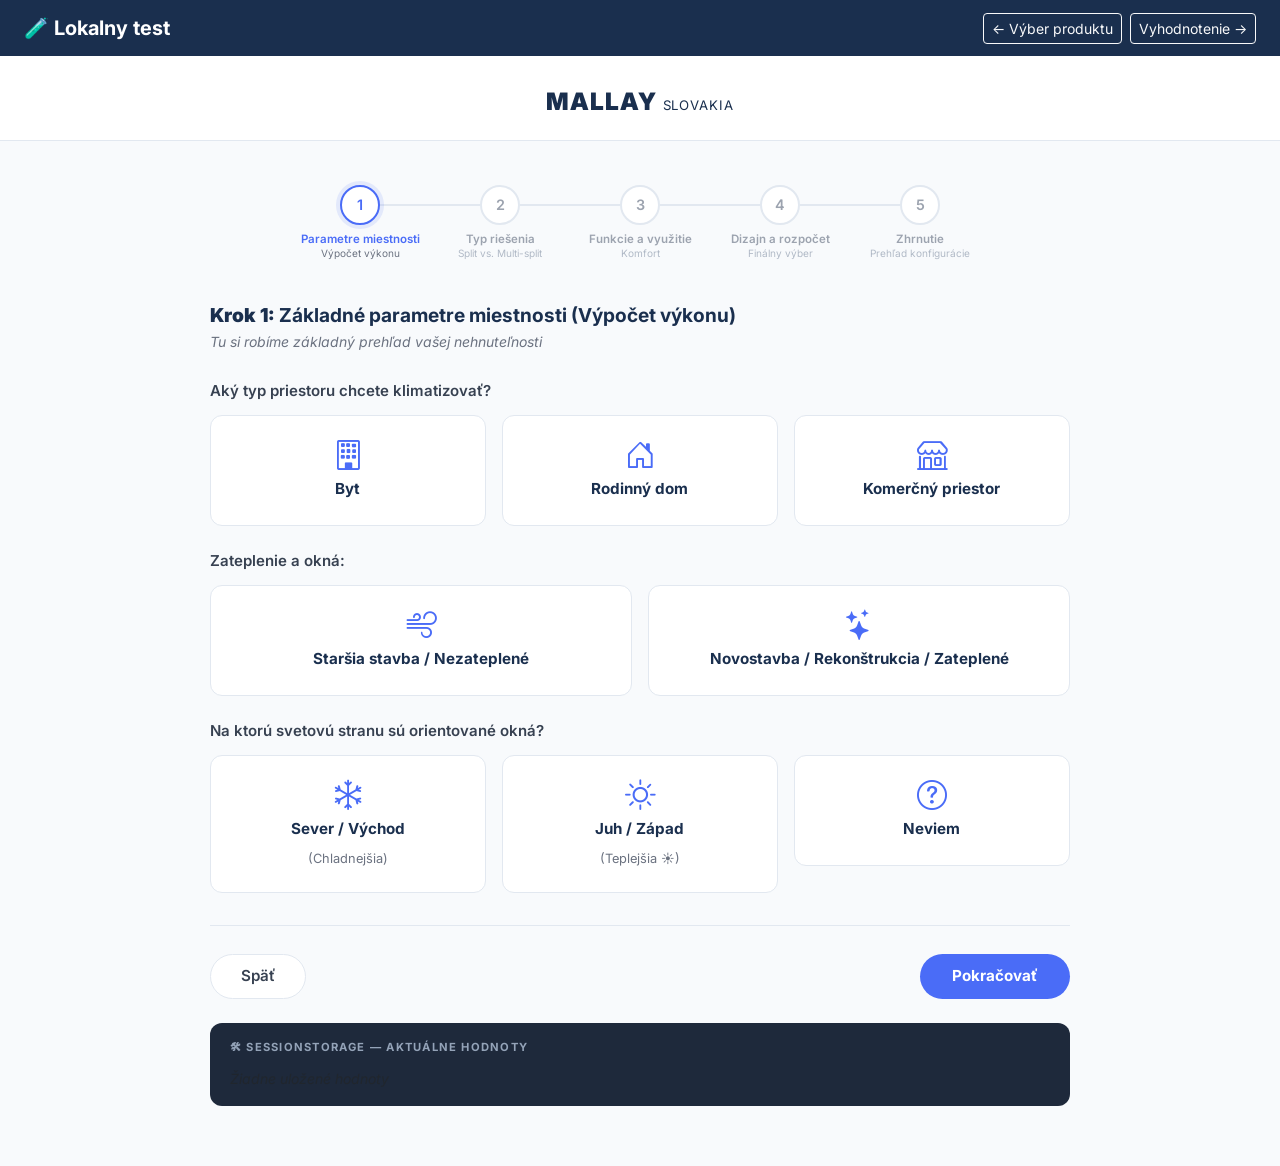
==== test-klimatizacia-formular.html @ 33c1453e "first draft" ====
<!doctype html>
<html lang="sk">
<head>
    <meta charset="utf-8">
    <meta name="viewport" content="width=device-width, initial-scale=1">
    <title>Konfigurátor klimatizácie | Lokalny test</title>
    <link rel="stylesheet" href="https://cdn.jsdelivr.net/npm/bootstrap@5.3.3/dist/css/bootstrap.min.css">
    <link rel="stylesheet" href="https://cdn.jsdelivr.net/npm/bootstrap-icons@1.11.3/font/bootstrap-icons.min.css">
    <link rel="stylesheet" href="https://fonts.googleapis.com/css2?family=Inter:wght@400;500;600;700;900&display=swap">
    <link rel="stylesheet" href="wordpress-theme/igp-form/css/form.css">
</head>
<body>

<nav class="navbar navbar-dark mb-0" style="background:var(--igp-navy);">
    <div class="container-fluid px-4">
        <span class="navbar-brand fw-bold small">🧪 Lokalny test</span>
        <div class="d-flex gap-2">
            <a class="btn btn-sm btn-outline-light" href="test-klimatizacia-rozcestnik.html">← Výber produktu</a>
            <a class="btn btn-sm btn-outline-light" href="test-klimatizacia-vyhodnotenie.html">Vyhodnotenie →</a>
        </div>
    </div>
</nav>

<header class="igp-header">
    <span class="igp-logo-text">MALLAY <small style="font-weight:400;font-size:.55em;">SLOVAKIA</small></span>
</header>

<!-- Step indicator -->
<div class="igp-page-container pb-0">
    <div class="igp-steps" id="step-indicator">
        <div class="igp-step-item" data-step="1">
            <div class="igp-step-circle">
                <span class="igp-step-num">1</span>
                <span class="igp-step-check"><i class="bi bi-check-lg"></i></span>
            </div>
            <div class="igp-step-labels">
                <span class="igp-step-title">Parametre miestnosti</span>
                <span class="igp-step-subtitle">Výpočet výkonu</span>
            </div>
        </div>
        <div class="igp-step-item" data-step="2">
            <div class="igp-step-circle">
                <span class="igp-step-num">2</span>
                <span class="igp-step-check"><i class="bi bi-check-lg"></i></span>
            </div>
            <div class="igp-step-labels">
                <span class="igp-step-title">Typ riešenia</span>
                <span class="igp-step-subtitle">Split vs. Multi-split</span>
            </div>
        </div>
        <div class="igp-step-item" data-step="3">
            <div class="igp-step-circle">
                <span class="igp-step-num">3</span>
                <span class="igp-step-check"><i class="bi bi-check-lg"></i></span>
            </div>
            <div class="igp-step-labels">
                <span class="igp-step-title">Funkcie a využitie</span>
                <span class="igp-step-subtitle">Komfort</span>
            </div>
        </div>
        <div class="igp-step-item" data-step="4">
            <div class="igp-step-circle">
                <span class="igp-step-num">4</span>
                <span class="igp-step-check"><i class="bi bi-check-lg"></i></span>
            </div>
            <div class="igp-step-labels">
                <span class="igp-step-title">Dizajn a rozpočet</span>
                <span class="igp-step-subtitle">Finálny výber</span>
            </div>
        </div>
        <div class="igp-step-item" data-step="5">
            <div class="igp-step-circle">
                <span class="igp-step-num">5</span>
                <span class="igp-step-check"><i class="bi bi-check-lg"></i></span>
            </div>
            <div class="igp-step-labels">
                <span class="igp-step-title">Zhrnutie</span>
                <span class="igp-step-subtitle">Prehľad konfigurácie</span>
            </div>
        </div>
    </div>
</div>

<div class="igp-page-container" id="igp-formular">

    <!-- ═══════════ KROK 1 ═══════════════════════════════════════════════════ -->
    <div class="igp-step-panel" data-krok="1">
        <h2 class="igp-step-heading"><strong>Krok 1:</strong> Základné parametre miestnosti (Výpočet výkonu)</h2>
        <p class="igp-step-subheading">Tu si robíme základný prehľad vašej nehnuteľnosti</p>

        <p class="igp-question-label">Aký typ priestoru chcete klimatizovať?</p>
        <div id="k1-typ" class="row g-3">
            <div class="col-12 col-md-4">
                <div class="igp-option-card" data-value="byt">
                    <i class="bi bi-building igp-card-icon"></i>
                    <span class="igp-card-label">Byt</span>
                    <div class="igp-card-extra igp-hidden" id="k1-poschodie-wrap">
                        <input type="number" id="k1-poschodie" class="form-control igp-input mt-2"
                               placeholder="Poschodie" min="0"
                               oninput="IGPForm.save('krok1_poschodie',this.value)">
                    </div>
                </div>
            </div>
            <div class="col-12 col-md-4">
                <div class="igp-option-card" data-value="rodinny-dom">
                    <i class="bi bi-house-door igp-card-icon"></i>
                    <span class="igp-card-label">Rodinný dom</span>
                </div>
            </div>
            <div class="col-12 col-md-4">
                <div class="igp-option-card" data-value="komercny">
                    <i class="bi bi-shop igp-card-icon"></i>
                    <span class="igp-card-label">Komerčný priestor</span>
                </div>
            </div>
        </div>

        <p class="igp-question-label">Zateplenie a okná:</p>
        <div id="k1-zateplenie" class="row g-3">
            <div class="col-12 col-md-6">
                <div class="igp-option-card" data-value="stara-stavba">
                    <i class="bi bi-wind igp-card-icon"></i>
                    <span class="igp-card-label">Staršia stavba / Nezateplené</span>
                </div>
            </div>
            <div class="col-12 col-md-6">
                <div class="igp-option-card" data-value="novostavba">
                    <i class="bi bi-stars igp-card-icon"></i>
                    <span class="igp-card-label">Novostavba / Rekonštrukcia / Zateplené</span>
                </div>
            </div>
        </div>

        <p class="igp-question-label">Na ktorú svetovú stranu sú orientované okná?</p>
        <div id="k1-orientacia" class="row g-3">
            <div class="col-12 col-md-4">
                <div class="igp-option-card" data-value="sever-vychod">
                    <i class="bi bi-snow igp-card-icon"></i>
                    <span class="igp-card-label">Sever / Východ</span>
                    <span class="igp-card-sublabel">(Chladnejšia)</span>
                </div>
            </div>
            <div class="col-12 col-md-4">
                <div class="igp-option-card" data-value="juh-zapad">
                    <i class="bi bi-brightness-high igp-card-icon"></i>
                    <span class="igp-card-label">Juh / Západ</span>
                    <span class="igp-card-sublabel">(Teplejšia ☀)</span>
                </div>
            </div>
            <div class="col-12 col-md-4">
                <div class="igp-option-card" data-value="neviem">
                    <i class="bi bi-question-circle igp-card-icon"></i>
                    <span class="igp-card-label">Neviem</span>
                </div>
            </div>
        </div>

        <div class="igp-form-nav">
            <a href="test-klimatizacia-rozcestnik.html" class="igp-btn-outline">Späť</a>
            <button type="button" class="igp-btn-primary" onclick="krokNext(1)">Pokračovať</button>
        </div>
    </div>

    <!-- ═══════════ KROK 2 ═══════════════════════════════════════════════════ -->
    <div class="igp-step-panel igp-hidden" data-krok="2">
        <h2 class="igp-step-heading"><strong>Krok 2:</strong> Typ riešenia (Split vs. Multi-split)</h2>
        <p class="igp-step-subheading">Špecifikujte miestnosti a ich parametre</p>

        <p class="igp-question-label">Koľko miestností chcete klimatizovať?</p>
        <div id="k2-typ-riesenia" class="row g-3">
            <div class="col-12 col-md-6">
                <div class="igp-option-card" data-value="jedna">
                    <i class="bi bi-door-open igp-card-icon"></i>
                    <span class="igp-card-label">Jednu miestnosť <span class="igp-card-sublabel d-inline">(Single-split)</span></span>
                </div>
            </div>
            <div class="col-12 col-md-6">
                <div class="igp-option-card" data-value="viac">
                    <i class="bi bi-layers igp-card-icon"></i>
                    <span class="igp-card-label">Dve a viac uzavretých miestností <span class="igp-card-sublabel d-inline">(Multi-split)</span></span>
                </div>
            </div>
        </div>

        <!-- Jedna miestnosť -->
        <div id="k2-jedna-wrap" class="igp-hidden mt-3">
            <div class="row g-3">
                <div class="col-12 col-md-6">
                    <label class="igp-question-label">Aká je plocha miestnosti v m²?</label>
                    <input type="number" id="k2-plocha" class="form-control igp-input"
                           placeholder="Napr. 25" min="1"
                           oninput="IGPForm.save('krok2_plocha',this.value)">
                </div>
                <div class="col-12 col-md-6">
                    <label class="igp-question-label">Aká je výška stropu v m?</label>
                    <input type="number" id="k2-vyska" class="form-control igp-input"
                           placeholder="Napr. 2.7" step="0.1" min="1"
                           oninput="IGPForm.save('krok2_vyska',this.value)">
                </div>
            </div>
        </div>

        <!-- Viac miestností -->
        <div id="k2-viac-wrap" class="igp-hidden mt-3">
            <p class="igp-question-label">Máte projekt domu?</p>
            <div id="k2-projekt" class="row g-3 mb-3">
                <div class="col-12 col-md-6">
                    <div class="igp-option-card" data-value="ano">
                        <i class="bi bi-check-circle igp-card-icon"></i>
                        <span class="igp-card-label">Áno</span>
                    </div>
                </div>
                <div class="col-12 col-md-6">
                    <div class="igp-option-card" data-value="nie">
                        <i class="bi bi-x-circle igp-card-icon"></i>
                        <span class="igp-card-label">Nie</span>
                    </div>
                </div>
            </div>
            <div class="d-flex justify-content-between align-items-center mb-2">
                <p class="igp-question-label mb-0">Pridajte miestnosti:</p>
                <button type="button" class="igp-btn-primary" style="padding:8px 20px;font-size:.85rem;"
                        onclick="igpAddRoom()">+ Pridať miestnosť</button>
            </div>
            <div id="igp-rooms-container"></div>
        </div>

        <p class="igp-question-label mt-4">Máte prípravu na klimatizáciu? (Rozvody v stene)</p>
        <div id="k2-priprava" class="row g-3">
            <div class="col-12 col-md-6">
                <div class="igp-option-card" data-value="ano">
                    <i class="bi bi-check-circle igp-card-icon"></i>
                    <span class="igp-card-label">Áno</span>
                </div>
            </div>
            <div class="col-12 col-md-6">
                <div class="igp-option-card" data-value="nie">
                    <i class="bi bi-x-circle igp-card-icon"></i>
                    <span class="igp-card-label">Nie</span>
                    <span class="igp-card-sublabel">(Bude potrebná kompletná montáž vrátane líšt a prierazov)</span>
                </div>
            </div>
        </div>

        <div class="igp-form-nav">
            <button type="button" class="igp-btn-outline" onclick="IGPForm.goToStep(1)">Späť</button>
            <button type="button" class="igp-btn-primary" onclick="krokNext(2)">Pokračovať</button>
        </div>
    </div>

    <!-- ═══════════ KROK 3 ═══════════════════════════════════════════════════ -->
    <div class="igp-step-panel igp-hidden" data-krok="3">
        <h2 class="igp-step-heading"><strong>Krok 3:</strong> Funkcie a využitie (Komfort)</h2>
        <p class="igp-step-subheading">Tu budeme filtrovať modely podľa preferovanej výbavy.</p>

        <p class="igp-question-label">Ako plánujete klimatizáciu využívať?</p>
        <div id="k3-vyuzitie" class="row g-3">
            <div class="col-12 col-md-4">
                <div class="igp-option-card" data-value="len-chladenie">
                    <i class="bi bi-snow igp-card-icon"></i>
                    <span class="igp-card-label">Len na chladenie v lete</span>
                </div>
            </div>
            <div class="col-12 col-md-4">
                <div class="igp-option-card" data-value="chladenie-prikurovanie">
                    <i class="bi bi-thermometer-half igp-card-icon"></i>
                    <span class="igp-card-label">Na chladenie a prikurovanie v prechodnom období</span>
                    <span class="igp-card-sublabel">(jar/jeseň)</span>
                </div>
            </div>
            <div class="col-12 col-md-4">
                <div class="igp-option-card" data-value="hlavny-zdroj-zima">
                    <i class="bi bi-fire igp-card-icon"></i>
                    <span class="igp-card-label">Ako hlavný zdroj kúrenia v zime</span>
                </div>
            </div>
        </div>

        <p class="igp-question-label">Máte špeciálne požiadavky na zdravie a vzduch?</p>
        <div id="k3-zdravie" class="row g-3">
            <div class="col-12 col-md-6">
                <div class="igp-option-card" data-value="zakladny-filter">
                    <i class="bi bi-funnel igp-card-icon"></i>
                    <span class="igp-card-label">Nie, stačí základný filter</span>
                </div>
            </div>
            <div class="col-12 col-md-6">
                <div class="igp-option-card" data-value="alergik">
                    <i class="bi bi-heart-pulse igp-card-icon"></i>
                    <span class="igp-card-label">Som alergik / astmatik</span>
                    <span class="igp-card-sublabel">(Vyžaduje ionizátor a filter)</span>
                </div>
            </div>
        </div>

        <p class="igp-question-label">Požadujete ovládanie cez Wi-Fi?</p>
        <div id="k3-wifi" class="row g-3">
            <div class="col-12 col-md-6">
                <div class="igp-option-card" data-value="ano-wifi">
                    <i class="bi bi-wifi igp-card-icon"></i>
                    <span class="igp-card-label">Áno, chcem ovládať klímu cez mobil</span>
                    <span class="igp-card-sublabel">(Odkiaľkoľvek)</span>
                </div>
            </div>
            <div class="col-12 col-md-6">
                <div class="igp-option-card" data-value="nie-ovladac">
                    <i class="bi bi-phone igp-card-icon"></i>
                    <span class="igp-card-label">Nie, stačí mi diaľkový ovládač</span>
                </div>
            </div>
        </div>

        <div class="igp-form-nav">
            <button type="button" class="igp-btn-outline" onclick="IGPForm.goToStep(2)">Späť</button>
            <button type="button" class="igp-btn-primary" onclick="krokNext(3)">Pokračovať</button>
        </div>
    </div>

    <!-- ═══════════ KROK 4 ═══════════════════════════════════════════════════ -->
    <div class="igp-step-panel igp-hidden" data-krok="4">
        <h2 class="igp-step-heading"><strong>Krok 4:</strong> Dizajn a rozpočet</h2>
        <p class="igp-step-subheading">Finálny filter.</p>

        <p class="igp-question-label">Aký dizajn preferujete?</p>
        <div id="k4-dizajn" class="row g-3">
            <div class="col-12 col-md-6">
                <div class="igp-option-card" data-value="biela-klasicka">
                    <i class="bi bi-palette igp-card-icon"></i>
                    <span class="igp-card-label">Klasická biela</span>
                    <span class="igp-card-sublabel">(Nenápadná)</span>
                </div>
            </div>
            <div class="col-12 col-md-6">
                <div class="igp-option-card" data-value="dizajnova">
                    <i class="bi bi-brush igp-card-icon"></i>
                    <span class="igp-card-label">Dizajnová</span>
                    <span class="igp-card-sublabel">(Akákoľvek RAL)</span>
                </div>
            </div>
        </div>

        <p class="igp-question-label">Aká je vaša cenová predstava?</p>
        <div id="k4-rozpocet" class="row g-3">
            <div class="col-12 col-md-4">
                <div class="igp-option-card" data-value="ekonomicka">
                    <i class="bi bi-graph-down-arrow igp-card-icon"></i>
                    <span class="igp-card-label">Ekonomická trieda</span>
                    <span class="igp-card-sublabel">(Pomer cena/výkon)</span>
                </div>
            </div>
            <div class="col-12 col-md-4">
                <div class="igp-option-card" data-value="stredna">
                    <i class="bi bi-currency-euro igp-card-icon"></i>
                    <span class="igp-card-label">Stredná trieda</span>
                    <span class="igp-card-sublabel">(Kvalita a tichý chod)</span>
                </div>
            </div>
            <div class="col-12 col-md-4">
                <div class="igp-option-card" data-value="premiova">
                    <i class="bi bi-trophy igp-card-icon"></i>
                    <span class="igp-card-label">Prémiová trieda</span>
                    <span class="igp-card-sublabel">(Špičkové technológie)</span>
                </div>
            </div>
        </div>

        <div class="igp-form-nav">
            <button type="button" class="igp-btn-outline" onclick="IGPForm.goToStep(3)">Späť</button>
            <button type="button" class="igp-btn-primary" onclick="krokNext(4)">Pokračovať</button>
        </div>
    </div>

    <!-- ═══════════ KROK 5 — Zhrnutie ════════════════════════════════════════ -->
    <div class="igp-step-panel igp-hidden" data-krok="5">
        <h2 class="igp-step-heading mb-4">Vaša ideálna klimatizácia:</h2>

        <div class="igp-recommendation-card mb-4">
            <div class="row align-items-center g-3">
                <div class="col-12 col-md-7">
                    <h3 class="igp-rec-title" id="k5-produkt-nazov">Daikin Comfora 3,5 kW</h3>
                    <p class="igp-rec-desc">
                        Klimatizácia Daikin Comfora 3,5 kW je diskrétna nástenná jednotka, ktorá ponúka
                        vysokú energetickú účinnosť (až A++), tichú prevádzku a pokročilé funkcie
                        čistenia vzduchu, vďaka čomu je obľúbenou voľbou do domácností a kancelárií.
                    </p>
                    <div class="igp-rec-price-label mt-3">Odhadovaná cena:</div>
                    <div>
                        <span class="igp-rec-price" id="k5-produkt-cena">1 199 €</span>
                        <span class="igp-rec-price-unit ms-1">s DPH</span>
                    </div>
                </div>
                <div class="col-12 col-md-5 text-center">
                    <div style="height:160px;background:rgba(255,255,255,.6);border-radius:8px;display:flex;align-items:center;justify-content:center;color:#9ca3af;">
                        <i class="bi bi-snow2" style="font-size:4rem;"></i>
                    </div>
                </div>
            </div>
        </div>

        <div class="d-grid gap-3 mb-4" style="max-width:500px;margin:0 auto;">
            <a href="test-klimatizacia-vyhodnotenie.html" class="igp-btn-primary text-center py-3"
               onclick="IGPForm.sendGA('formular_continue_to_vyhodnotenie',{})">
                Chcem spracovať presnú kalkuláciu
            </a>
            <p class="text-muted small text-center mb-0">
                Po kliknutí na tlačidlo budete kontaktovaný s cieľom spresnenia cenovej ponuky
                a dohodnutia termínu obhliadky.
            </p>
            <button type="button" class="igp-btn-outline text-center" onclick="kopirovatKalkulaciu()">
                <i class="bi bi-clipboard me-1"></i> Kopírovať kalkuláciu
            </button>
        </div>

        <div class="igp-form-nav">
            <button type="button" class="igp-btn-outline" onclick="IGPForm.goToStep(4)">Späť</button>
            <span></span>
        </div>
    </div>

    <!-- Debug -->
    <div class="igp-debug-wrap mt-4">
        <div class="igp-debug-heading">🛠 SessionStorage — aktuálne hodnoty</div>
        <div id="igp-debug-panel"></div>
    </div>

</div><!-- /#igp-formular -->

<script src="https://cdn.jsdelivr.net/npm/bootstrap@5.3.3/dist/js/bootstrap.bundle.min.js"></script>
<script src="wordpress-theme/igp-form/js/form.js"></script>
<script>
document.addEventListener('DOMContentLoaded', function() {

    // Krok 1
    IGPForm.initCards('#k1-typ', 'krok1_typ', {
        gaEvent: 'formular_k1_typ',
        onChange: function(value) {
            var wrap = document.getElementById('k1-poschodie-wrap');
            wrap.classList.toggle('igp-hidden', value !== 'byt');
            if (value === 'byt') {
                var s = IGPForm.get('krok1_poschodie');
                if (s) document.getElementById('k1-poschodie').value = s;
            }
        }
    });
    if (IGPForm.get('krok1_typ') === 'byt') {
        document.getElementById('k1-poschodie-wrap').classList.remove('igp-hidden');
        var sp = IGPForm.get('krok1_poschodie');
        if (sp) document.getElementById('k1-poschodie').value = sp;
    }
    IGPForm.initCards('#k1-zateplenie', 'krok1_zateplenie', { gaEvent:'formular_k1_zateplenie' });
    IGPForm.initCards('#k1-orientacia', 'krok1_orientacia', { gaEvent:'formular_k1_orientacia' });

    // Krok 2
    IGPForm.initCards('#k2-typ-riesenia', 'krok2_typ_riesenia', {
        gaEvent: 'formular_k2_typ',
        onChange: function(value) {
            document.getElementById('k2-jedna-wrap').classList.toggle('igp-hidden', value !== 'jedna');
            document.getElementById('k2-viac-wrap').classList.toggle('igp-hidden',  value !== 'viac');
            if (value === 'viac') {
                IGPForm.initCards('#k2-projekt', 'krok2_projekt', { gaEvent:'formular_k2_projekt' });
                IGPForm.restoreRooms();
            }
        }
    });
    var savedTyp = IGPForm.get('krok2_typ_riesenia');
    if (savedTyp === 'jedna') {
        document.getElementById('k2-jedna-wrap').classList.remove('igp-hidden');
        var sv1 = IGPForm.get('krok2_plocha'); if(sv1) document.getElementById('k2-plocha').value = sv1;
        var sv2 = IGPForm.get('krok2_vyska');  if(sv2) document.getElementById('k2-vyska').value  = sv2;
    }
    if (savedTyp === 'viac') {
        document.getElementById('k2-viac-wrap').classList.remove('igp-hidden');
        IGPForm.initCards('#k2-projekt','krok2_projekt',{gaEvent:'formular_k2_projekt'});
        IGPForm.restoreRooms();
    }
    IGPForm.initCards('#k2-priprava', 'krok2_priprava', { gaEvent:'formular_k2_priprava' });

    // Krok 3
    IGPForm.initCards('#k3-vyuzitie', 'krok3_vyuzitie', { gaEvent:'formular_k3_vyuzitie' });
    IGPForm.initCards('#k3-zdravie',  'krok3_zdravie',  { gaEvent:'formular_k3_zdravie'  });
    IGPForm.initCards('#k3-wifi',     'krok3_wifi',     { gaEvent:'formular_k3_wifi'     });

    // Krok 4
    IGPForm.initCards('#k4-dizajn',   'krok4_dizajn',   { gaEvent:'formular_k4_dizajn'   });
    IGPForm.initCards('#k4-rozpocet', 'krok4_rozpocet', { gaEvent:'formular_k4_rozpocet' });

    // Krok 5 — načítať z sessionStorage
    var naz = IGPForm.get('vyber_produktu_nazov');
    var cen = IGPForm.get('vyber_produktu_cena');
    if (naz) document.getElementById('k5-produkt-nazov').textContent = naz;
    if (cen) document.getElementById('k5-produkt-cena').textContent  = cen;
});

var REQUIRED_FIELDS = {
    1: [
        { key:'krok1_typ',        label:'Typ priestoru'     },
        { key:'krok1_zateplenie', label:'Zateplenie a okná' },
        { key:'krok1_orientacia', label:'Orientácia okien'  },
    ],
    2: [
        { key:'krok2_typ_riesenia', label:'Typ riešenia'              },
        { key:'krok2_priprava',     label:'Príprava na klimatizáciu'  },
    ],
    3: [
        { key:'krok3_vyuzitie', label:'Spôsob využitia' },
        { key:'krok3_zdravie',  label:'Zdravie a vzduch' },
        { key:'krok3_wifi',     label:'Wi-Fi ovládanie'  },
    ],
    4: [
        { key:'krok4_dizajn',   label:'Dizajn'   },
        { key:'krok4_rozpocet', label:'Rozpočet' },
    ],
};

function krokNext(krok) {
    var fields = REQUIRED_FIELDS[krok] || [];
    for (var i = 0; i < fields.length; i++) {
        if (!IGPForm.get(fields[i].key)) {
            alert('Prosím vyberte možnosť pre: ' + fields[i].label);
            return;
        }
    }
    if (krok === 2 && IGPForm.get('krok2_typ_riesenia') === 'jedna') {
        if (!IGPForm.get('krok2_plocha')) { alert('Prosím zadajte plochu miestnosti.'); return; }
    }
    IGPForm.save('last_step', krok + 1);
    IGPForm.sendGA('formular_krok_next', { from_krok: krok });
    IGPForm.goToStep(krok + 1);
}

function kopirovatKalkulaciu() {
    var all  = IGPForm.getAll();
    var text = 'Klimatizácia kalkulácia\n========================\n';
    Object.keys(all).forEach(function(k) {
        var v = all[k];
        text += k + ': ' + (typeof v === 'object' ? JSON.stringify(v) : v) + '\n';
    });
    if (navigator.clipboard && navigator.clipboard.writeText) {
        navigator.clipboard.writeText(text).then(function() { alert('Kalkulácia skopírovaná!'); });
    } else {
        var ta = document.createElement('textarea');
        ta.value = text; document.body.appendChild(ta); ta.select();
        document.execCommand('copy'); document.body.removeChild(ta);
        alert('Kalkulácia skopírovaná!');
    }
    IGPForm.sendGA('formular_copy_calculation', {});
}
</script>
</body>
</html>
---- wordpress-theme/igp-form/css/form.css ----
/* ═══════════════════════════════════════════════════════════════════════════════
   IGP Form — Custom Styles  (form.css)
   ─────────────────────────────────────
   Supplements Bootstrap 5.  Applied to every IGP form page template.
   ═══════════════════════════════════════════════════════════════════════════ */

/* ── Design tokens ──────────────────────────────────────────────────────────── */
:root {
    --igp-primary:       #4A6CF7;     /* main blue                        */
    --igp-primary-dark:  #3A58E0;     /* hover / pressed blue             */
    --igp-primary-bg:    #EEF2FF;     /* selected-card background         */
    --igp-navy:          #1A2F4E;     /* dark headings                    */
    --igp-green:         #22C55E;     /* "Populárna" / "Náš tip" badge    */
    --igp-border:        #E2E8F0;     /* default card border              */
    --igp-bg:            #F8FAFC;     /* page background                  */
    --igp-radius:        12px;        /* default card border-radius       */
    --igp-radius-sm:     8px;         /* smaller radius (inputs etc.)     */
    --igp-transition:    0.18s ease;
}

/* ── Base ────────────────────────────────────────────────────────────────────── */
body {
    background-color: var(--igp-bg);
    font-family: 'Inter', system-ui, -apple-system, sans-serif;
    color: #374151;
}

/* ─────────────────────────────────────────────────────────────────────────────
   OPTION CARDS  — clickable tile selectors used throughout all form steps
   ───────────────────────────────────────────────────────────────────────── */
.igp-option-card {
    display: flex;
    flex-direction: column;
    align-items: center;
    justify-content: center;
    gap: 8px;
    padding: 24px 16px;
    border: 1.5px solid var(--igp-border);
    border-radius: var(--igp-radius);
    background: #ffffff;
    cursor: pointer;
    text-align: center;
    transition:
        border-color  var(--igp-transition),
        background    var(--igp-transition),
        box-shadow    var(--igp-transition);
    user-select: none;
    min-height: 110px;
    /* Make the whole card a "button" while remaining block-level */
    -webkit-tap-highlight-color: transparent;
}

.igp-option-card:hover {
    border-color: var(--igp-primary);
    background:   #F5F7FF;
    box-shadow:   0 2px 12px rgba(74, 108, 247, 0.12);
}

.igp-option-card.selected {
    border-color:     var(--igp-primary);
    background-color: var(--igp-primary-bg);
    box-shadow:       0 0 0 3px rgba(74, 108, 247, 0.15);
}

/* Icon inside option card */
.igp-option-card .igp-card-icon {
    font-size: 1.9rem;
    color:     var(--igp-primary);
    line-height: 1;
}

/* Primary label */
.igp-option-card .igp-card-label {
    font-size:   0.95rem;
    font-weight: 700;
    color:       var(--igp-navy);
    margin: 0;
}

/* Secondary / descriptive label */
.igp-option-card .igp-card-sublabel {
    font-size: 0.8rem;
    color:     #6B7280;
    margin:    0;
}

/* Extra inline field shown after selection (e.g. "Poschodie" for Byt) */
.igp-option-card .igp-card-extra {
    width:      100%;
    margin-top: 8px;
}

/* ─────────────────────────────────────────────────────────────────────────────
   STEP INDICATOR  — horizontal progress indicator at the top of the form
   ───────────────────────────────────────────────────────────────────────── */
.igp-steps {
    display:         flex;
    align-items:     flex-start;
    justify-content: center;
    margin-bottom:   40px;
    overflow-x:      auto;
    padding:         8px 0 4px;
    scrollbar-width: none; /* Firefox */
}
.igp-steps::-webkit-scrollbar { display: none; }

/* One step + its label */
.igp-step-item {
    display:        flex;
    flex-direction: column;
    align-items:    center;
    flex:           1;
    max-width:      140px;
    min-width:      64px;
    position:       relative;
}

/* Connector line between steps */
.igp-step-item:not(:first-child)::before {
    content:  '';
    position: absolute;
    top:      19px;             /* vertically centred on 40px circles */
    left:     calc(-50% + 20px);
    right:    calc(50% + 20px);
    height:   2px;
    background-color: var(--igp-border);
    transition: background-color var(--igp-transition);
}

.igp-step-item.completed::before,
.igp-step-item.active::before {
    background-color: var(--igp-primary);
}

/* Circle ○ */
.igp-step-circle {
    width:         40px;
    height:        40px;
    border-radius: 50%;
    border:        2px solid var(--igp-border);
    background:    #ffffff;
    display:       flex;
    align-items:   center;
    justify-content: center;
    font-size:     0.9rem;
    font-weight:   600;
    color:         #9CA3AF;
    position:      relative;
    z-index:       1;
    transition:    all var(--igp-transition);
}

/* Active step: blue border + text */
.igp-step-item.active .igp-step-circle {
    border-color: var(--igp-primary);
    color:        var(--igp-primary);
    box-shadow:   0 0 0 4px rgba(74, 108, 247, 0.12);
}

/* Completed step: filled blue circle + checkmark */
.igp-step-item.completed .igp-step-circle {
    border-color:     var(--igp-primary);
    background-color: var(--igp-primary);
    color:            #fff;
}
.igp-step-circle .igp-step-check { display: none; }
.igp-step-item.completed .igp-step-circle .igp-step-num   { display: none; }
.igp-step-item.completed .igp-step-circle .igp-step-check { display: inline; }

/* Text below circle */
.igp-step-labels {
    margin-top:  7px;
    text-align:  center;
    line-height: 1.3;
}
.igp-step-labels .igp-step-title {
    display:     block;
    font-size:   0.72rem;
    font-weight: 600;
    color:       #9CA3AF;
}
.igp-step-labels .igp-step-subtitle {
    display:    block;
    font-size:  0.63rem;
    color:      #B0B9C6;
}
.igp-step-item.active .igp-step-title,
.igp-step-item.completed .igp-step-title {
    color: var(--igp-primary);
}
.igp-step-item.active .igp-step-subtitle,
.igp-step-item.completed .igp-step-subtitle {
    color: #6B7280;
}

/* ─────────────────────────────────────────────────────────────────────────────
   FORM NAVIGATION FOOTER  — Späť / Pokračovať button row
   ───────────────────────────────────────────────────────────────────────── */
.igp-form-nav {
    display:         flex;
    justify-content: space-between;
    align-items:     center;
    padding-top:     28px;
    border-top:      1px solid var(--igp-border);
    margin-top:      32px;
}

/* ── Buttons ─────────────────────────────────────────────────────────────────── */
.igp-btn-primary {
    background-color: var(--igp-primary);
    border:           none;
    color:            #fff;
    border-radius:    50px;
    padding:          11px 32px;
    font-weight:      700;
    font-size:        0.95rem;
    transition:
        background-color var(--igp-transition),
        transform        var(--igp-transition),
        box-shadow       var(--igp-transition);
    cursor: pointer;
    text-decoration: none;
    display: inline-block;
}
.igp-btn-primary:hover,
.igp-btn-primary:focus {
    background-color: var(--igp-primary-dark);
    color:            #fff;
    transform:        translateY(-1px);
    box-shadow:       0 6px 18px rgba(74, 108, 247, 0.3);
    text-decoration:  none;
}

.igp-btn-outline {
    background:    #fff;
    border:        1.5px solid var(--igp-border);
    color:         #374151;
    border-radius: 50px;
    padding:       10px 30px;
    font-weight:   600;
    font-size:     0.95rem;
    cursor:        pointer;
    transition:
        border-color var(--igp-transition),
        color        var(--igp-transition);
    text-decoration: none;
    display: inline-block;
}
.igp-btn-outline:hover,
.igp-btn-outline:focus {
    border-color:   var(--igp-primary);
    color:          var(--igp-primary);
    text-decoration: none;
}

/* ─────────────────────────────────────────────────────────────────────────────
   MAIN ROZCESTNIK  — hero tile cards (Klimatizácia / TČ / Poradiť)
   ───────────────────────────────────────────────────────────────────────── */
.igp-hero-tile {
    border-radius: 16px;
    padding:       40px 24px;
    color:         #fff;
    text-align:    center;
    cursor:        pointer;
    transition:
        transform  var(--igp-transition),
        box-shadow var(--igp-transition);
    text-decoration: none;
    display:         block;
    height:          100%;
}
.igp-hero-tile:hover {
    transform:  translateY(-5px);
    box-shadow: 0 20px 48px rgba(0, 0, 0, 0.16);
    color:      #fff;
}

.igp-tile-icon-wrap {
    width:         80px;
    height:        80px;
    border-radius: 50%;
    background:    rgba(255, 255, 255, 0.25);
    display:       inline-flex;
    align-items:   center;
    justify-content: center;
    font-size:     2.2rem;
    margin-bottom: 16px;
}

.igp-hero-tile .igp-tile-title {
    font-size:     1.2rem;
    font-weight:   700;
    margin-bottom: 8px;
}
.igp-hero-tile .igp-tile-desc {
    font-size: 0.875rem;
    opacity:   0.9;
}

/* Tile colour variants */
.igp-tile-blue   { background: linear-gradient(135deg, #5B7CF7 0%, #4A6CF7 100%); }
.igp-tile-orange { background: linear-gradient(135deg, #F97316 0%, #EA580C 100%); }
.igp-tile-green  { background: linear-gradient(135deg, #22C55E 0%, #16A34A 100%); }

/* Phone button inside the green tile */
.igp-tile-phone-btn {
    display:          inline-block;
    background:       #fff;
    color:            #16A34A;
    font-weight:      700;
    padding:          10px 24px;
    border-radius:    50px;
    font-size:        0.95rem;
    text-decoration:  none;
    margin-top:       8px;
    transition:       opacity var(--igp-transition);
}
.igp-tile-phone-btn:hover { opacity: 0.88; color: #16A34A; }

/* ─────────────────────────────────────────────────────────────────────────────
   COMPARISON TABLE  — class selection in klimatizacia rozcestnik
   ───────────────────────────────────────────────────────────────────────── */
.igp-compare-wrap {
    border:        1px solid var(--igp-border);
    border-radius: var(--igp-radius);
    background:    #fff;
    overflow:      hidden;
    overflow-x:    auto;
}

.igp-compare-table {
    width:           100%;
    border-collapse: collapse;
    min-width:       640px;
}
.igp-compare-table thead th {
    background:     #fff;
    border-bottom:  1px solid var(--igp-border);
    padding:        20px 16px;
    text-align:     center;
    vertical-align: top;
    font-weight:    700;
    font-size:      0.88rem;
}
.igp-compare-table thead th:first-child {
    text-align: left;
    color:      var(--igp-primary);
    font-size:  1rem;
    min-width:  160px;
}
.igp-compare-table tbody tr:hover td { background-color: #FAFBFF; }
.igp-compare-table tbody td {
    padding:        14px 16px;
    border-bottom:  1px solid var(--igp-border);
    text-align:     center;
    vertical-align: middle;
    font-size:      0.875rem;
}
.igp-compare-table tbody td:first-child {
    text-align:  left;
    font-weight: 500;
    color:       #4B5563;
}
/* "Populárna?" column highlight */
.igp-compare-table .igp-col-popular { background-color: #FAFBFF; }

.igp-class-name {
    font-size:      0.7rem;
    letter-spacing: 0.1em;
    text-transform: uppercase;
    color:          #6B7280;
    font-weight:    600;
    display:        block;
}
.igp-class-price {
    font-size:   1.05rem;
    font-weight: 700;
    color:       var(--igp-primary);
    display:     block;
    margin-top:  2px;
}

/* Badge anchored to the popular column header */
.igp-col-popular-wrap {
    position: relative;
    padding-top: 18px !important;
}
.igp-popular-badge {
    position:       absolute;
    top:            -10px;
    left:           50%;
    transform:      translateX(-50%);
    background:     var(--igp-green);
    color:          #fff;
    font-size:      0.6rem;
    font-weight:    700;
    padding:        2px 10px;
    border-radius:  20px;
    letter-spacing: 0.08em;
    text-transform: uppercase;
    white-space:    nowrap;
}

/* Individual offer column */
.igp-class-individual { font-size: 1rem; font-weight: 700; color: var(--igp-primary); }

/* Icon helpers */
.igp-check-yes { color: var(--igp-green);  font-size: 1rem; }
.igp-check-no  { color: #D1D5DB;           font-size: 1rem; }

/* ─────────────────────────────────────────────────────────────────────────────
   PRODUCT CARDS  — product comparison in klimatizacia rozcestnik (step 2)
   ───────────────────────────────────────────────────────────────────────── */
.igp-product-card {
    background:  #fff;
    border:      1.5px solid var(--igp-border);
    border-radius: var(--igp-radius);
    padding:     20px;
    position:    relative;
    transition:
        box-shadow   var(--igp-transition),
        border-color var(--igp-transition);
    height: 100%;
}
.igp-product-card:hover {
    box-shadow:  0 10px 28px rgba(74, 108, 247, 0.10);
    border-color: var(--igp-primary);
}
.igp-product-card img {
    width:         100%;
    height:        180px;
    object-fit:    cover;
    border-radius: var(--igp-radius-sm);
    margin-bottom: 14px;
    background:    #e5e7eb;
}
.igp-nas-tip-badge {
    position:       absolute;
    top:            -12px;
    left:           50%;
    transform:      translateX(-50%);
    background:     var(--igp-green);
    color:          #fff;
    font-size:      0.6rem;
    font-weight:    700;
    padding:        3px 12px;
    border-radius:  20px;
    text-transform: uppercase;
    letter-spacing: 0.07em;
    white-space:    nowrap;
}
.igp-product-name  { font-size: 1rem;   font-weight: 700; color: var(--igp-navy); }
.igp-product-price { font-size: 1.15rem; font-weight: 700; color: var(--igp-primary); margin: 4px 0 14px; }

/* Param table below product cards */
.igp-param-table {
    width:           100%;
    border-collapse: collapse;
    font-size:       0.85rem;
}
.igp-param-table th {
    background:    #F1F5F9;
    padding:       10px 12px;
    font-size:     0.7rem;
    font-weight:   700;
    letter-spacing: 0.08em;
    text-transform: uppercase;
    color:         #6B7280;
    border-bottom:  1px solid var(--igp-border);
    text-align:    left;
}
.igp-param-table th:not(:first-child) { text-align: center; }
.igp-param-table td {
    padding:       12px;
    border-bottom: 1px solid var(--igp-border);
    color:         #4B5563;
}
.igp-param-table td:not(:first-child) { text-align: center; }
.igp-param-highlight { font-weight: 700; color: var(--igp-primary); }

/* ─────────────────────────────────────────────────────────────────────────────
   RECOMMENDATION CARD  — krok 5 summary + vyhodnotenie
   ───────────────────────────────────────────────────────────────────────── */
.igp-recommendation-card {
    background:    var(--igp-primary-bg);
    border:        1.5px solid var(--igp-primary);
    border-radius: var(--igp-radius);
    padding:       28px;
}
.igp-rec-title {
    font-size:   1.5rem;
    font-weight: 700;
    color:       var(--igp-navy);
}
.igp-rec-desc  { font-size: 0.9rem; color: #4B5563; }
.igp-rec-price-label { font-size: 1rem; font-weight: 700; color: var(--igp-navy); }
.igp-rec-price {
    font-size:   2rem;
    font-weight: 700;
    color:       var(--igp-primary);
}
.igp-rec-price-unit { font-size: 0.8rem; color: #6B7280; }
.igp-recommendation-card img {
    max-height: 170px;
    object-fit: contain;
    width:      100%;
}

/* ─────────────────────────────────────────────────────────────────────────────
   DEBUG PANEL  — visible during development / local testing
   ───────────────────────────────────────────────────────────────────────── */
.igp-debug-wrap {
    background:    #1E293B;
    color:         #E2E8F0;
    border-radius: var(--igp-radius);
    padding:       16px 20px;
    margin-top:    32px;
}
.igp-debug-wrap .igp-debug-heading {
    color:          #94A3B8;
    font-size:      0.7rem;
    text-transform: uppercase;
    letter-spacing: 0.11em;
    font-weight:    700;
    margin-bottom:  10px;
}
.igp-debug-wrap code { font-size: 0.78rem; }
.igp-debug-wrap pre  {
    font-size:   0.75rem;
    color:       #CBD5E1;
    white-space: pre-wrap;
    word-break:  break-all;
    margin:      0;
}

/* ─────────────────────────────────────────────────────────────────────────────
   SECTION / STEP headings
   ───────────────────────────────────────────────────────────────────────── */
.igp-step-heading {
    font-size:   1.2rem;
    font-weight: 700;
    color:       var(--igp-navy);
    margin-bottom: 4px;
}
.igp-step-strong { font-weight: 700; }

.igp-step-subheading {
    font-size:     0.875rem;
    color:         #6B7280;
    font-style:    italic;
    margin-bottom: 28px;
}
.igp-question-label {
    font-size:     0.94rem;
    font-weight:   600;
    color:         #374151;
    margin-bottom: 12px;
    margin-top:    24px;
}

/* ── Custom form inputs ──────────────────────────────────────────────────────── */
.igp-input {
    border:        1.5px solid var(--igp-border);
    border-radius: var(--igp-radius-sm);
    padding:       10px 14px;
    font-size:     0.9rem;
    transition:    border-color var(--igp-transition), box-shadow var(--igp-transition);
    width:         100%;
    outline:       none;
}
.igp-input:focus {
    border-color: var(--igp-primary);
    box-shadow:   0 0 0 3px rgba(74, 108, 247, 0.12);
}
.igp-input::placeholder { color: #9CA3AF; }

/* ── Modal overlay (TČ "V rekonštrukcii" popup) ──────────────────────────────── */
.igp-modal-overlay {
    display:         none;
    position:        fixed;
    inset:           0;
    background:      rgba(0, 0, 0, 0.42);
    z-index:         9999;
    align-items:     center;
    justify-content: center;
}
.igp-modal-overlay.active { display: flex; }
.igp-modal-box {
    background:    #fff;
    border-radius: var(--igp-radius);
    padding:       36px 32px;
    max-width:     440px;
    width:         90%;
    box-shadow:    0 24px 64px rgba(0, 0, 0, 0.18);
    text-align:    center;
}
.igp-modal-icon {
    font-size:     2.5rem;
    margin-bottom: 12px;
}

/* ─────────────────────────────────────────────────────────────────────────────
   HEADER / LOGO bar (shared across pages)
   ───────────────────────────────────────────────────────────────────────── */
.igp-header {
    text-align:    center;
    padding:       28px 0 20px;
    border-bottom: 1px solid var(--igp-border);
    margin-bottom: 36px;
    background:    #fff;
}
.igp-header img        { height: 40px; }
.igp-header .igp-logo-text {
    font-size:   1.5rem;
    font-weight: 900;
    color:       var(--igp-navy);
    letter-spacing: 0.04em;
}

/* ── Utilities ───────────────────────────────────────────────────────────────── */
.igp-hidden         { display: none !important; }
.igp-page-container { max-width: 900px; margin: 0 auto; padding: 0 20px 60px; }

/* ─────────────────────────────────────────────────────────────────────────────
   RESPONSIVE overrides
   ───────────────────────────────────────────────────────────────────────── */
@media (max-width: 576px) {
    .igp-option-card       { min-height: 92px; padding: 16px 10px; }
    .igp-step-labels .igp-step-title { font-size: 0.62rem; }
    .igp-step-labels .igp-step-subtitle { display: none; }    /* save space */
    .igp-form-nav          { flex-wrap: wrap; gap: 12px; }
    .igp-form-nav > *      { width: 100%; text-align: center; }
    .igp-recommendation-card { padding: 20px 16px; }
    .igp-rec-price         { font-size: 1.6rem; }
    .igp-hero-tile         { padding: 28px 16px; }
}
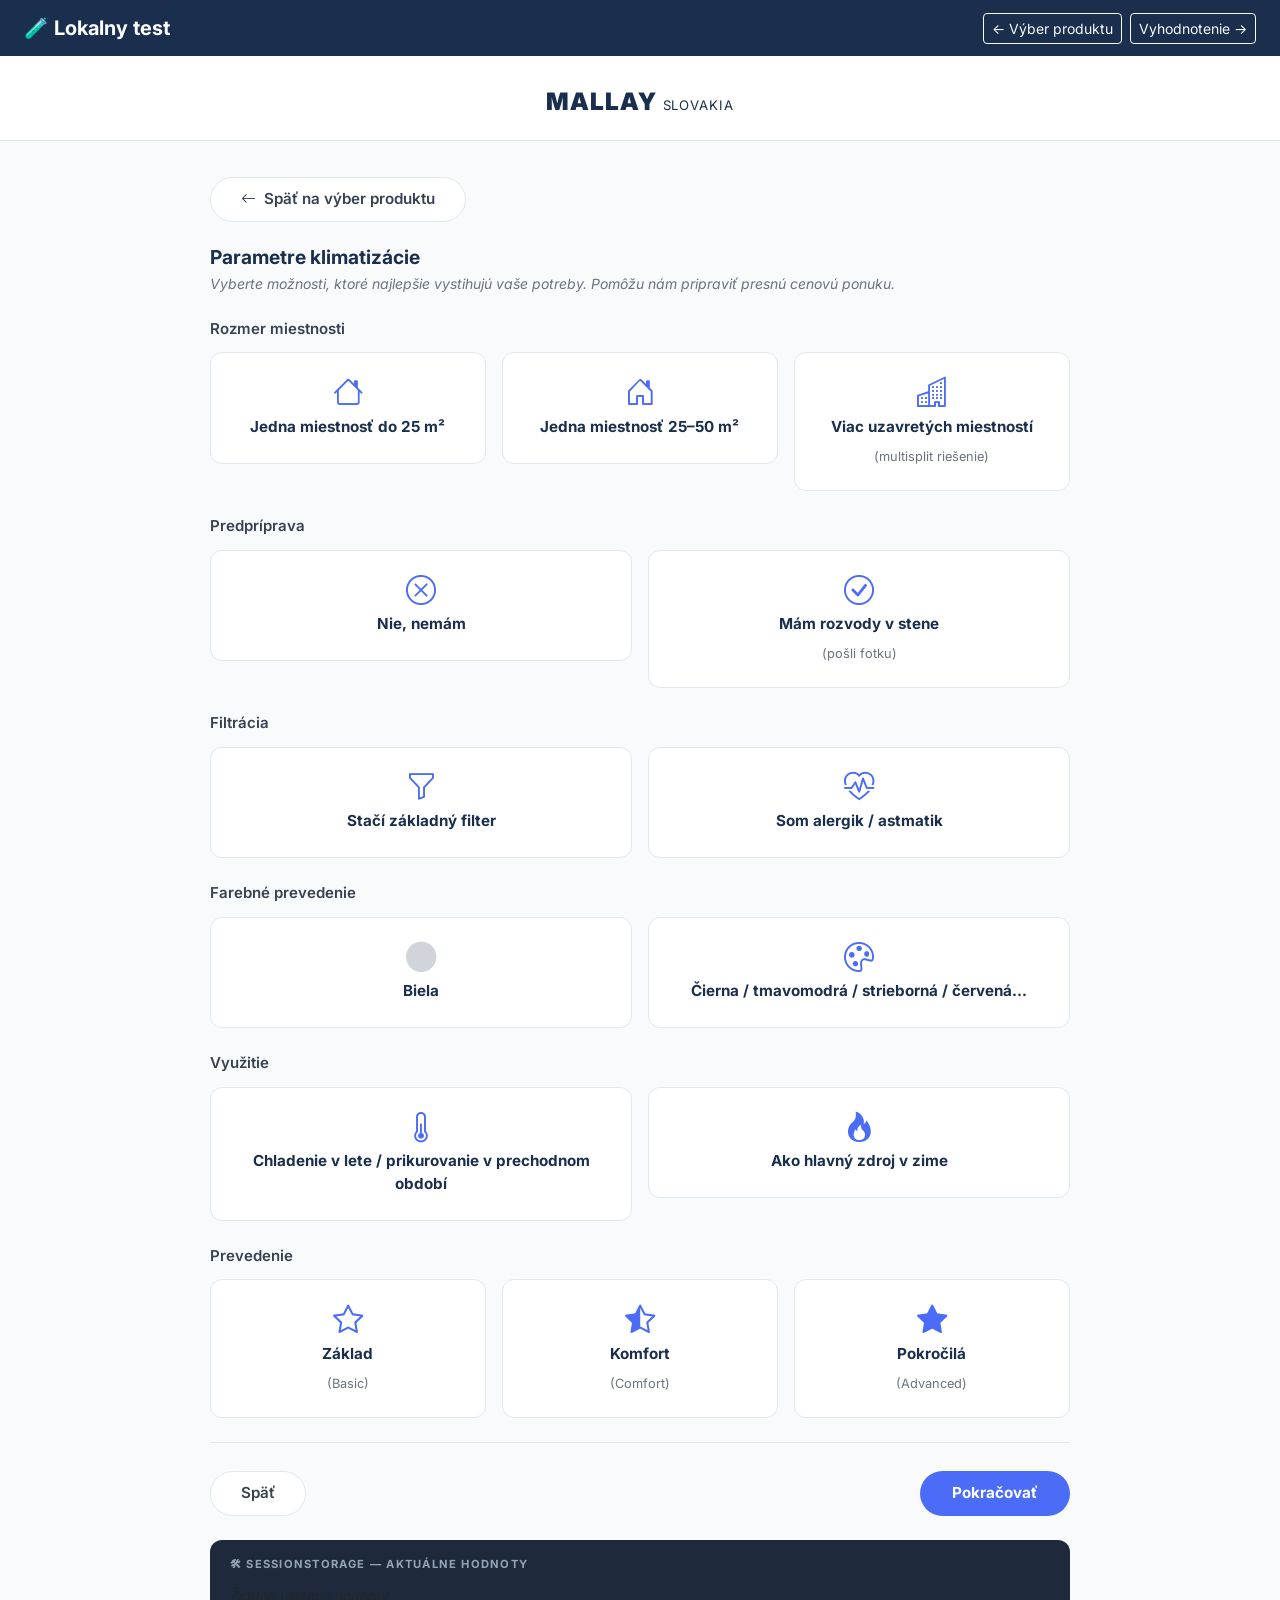
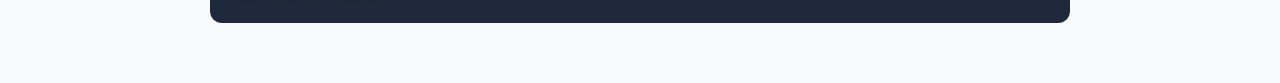
==== commit 8703633b: "refactor: Update email recipient handling and add ACF product data integration" ====
--- a/test-klimatizacia-formular.html
+++ b/test-klimatizacia-formular.html
@@ -1,9 +1,9 @@
-<!doctype html>
+﻿<!doctype html>
 <html lang="sk">
 <head>
     <meta charset="utf-8">
     <meta name="viewport" content="width=device-width, initial-scale=1">
-    <title>Konfigurátor klimatizácie | Lokalny test</title>
+    <title>Formular | IGP Klimatizácia</title>
     <link rel="stylesheet" href="https://cdn.jsdelivr.net/npm/bootstrap@5.3.3/dist/css/bootstrap.min.css">
     <link rel="stylesheet" href="https://cdn.jsdelivr.net/npm/bootstrap-icons@1.11.3/font/bootstrap-icons.min.css">
     <link rel="stylesheet" href="https://fonts.googleapis.com/css2?family=Inter:wght@400;500;600;700;900&display=swap">
@@ -25,525 +25,198 @@
     <span class="igp-logo-text">MALLAY <small style="font-weight:400;font-size:.55em;">SLOVAKIA</small></span>
 </header>
 
-<!-- Step indicator -->
-<div class="igp-page-container pb-0">
-    <div class="igp-steps" id="step-indicator">
-        <div class="igp-step-item" data-step="1">
-            <div class="igp-step-circle">
-                <span class="igp-step-num">1</span>
-                <span class="igp-step-check"><i class="bi bi-check-lg"></i></span>
-            </div>
-            <div class="igp-step-labels">
-                <span class="igp-step-title">Parametre miestnosti</span>
-                <span class="igp-step-subtitle">Výpočet výkonu</span>
-            </div>
-        </div>
-        <div class="igp-step-item" data-step="2">
-            <div class="igp-step-circle">
-                <span class="igp-step-num">2</span>
-                <span class="igp-step-check"><i class="bi bi-check-lg"></i></span>
-            </div>
-            <div class="igp-step-labels">
-                <span class="igp-step-title">Typ riešenia</span>
-                <span class="igp-step-subtitle">Split vs. Multi-split</span>
-            </div>
-        </div>
-        <div class="igp-step-item" data-step="3">
-            <div class="igp-step-circle">
-                <span class="igp-step-num">3</span>
-                <span class="igp-step-check"><i class="bi bi-check-lg"></i></span>
-            </div>
-            <div class="igp-step-labels">
-                <span class="igp-step-title">Funkcie a využitie</span>
-                <span class="igp-step-subtitle">Komfort</span>
-            </div>
-        </div>
-        <div class="igp-step-item" data-step="4">
-            <div class="igp-step-circle">
-                <span class="igp-step-num">4</span>
-                <span class="igp-step-check"><i class="bi bi-check-lg"></i></span>
-            </div>
-            <div class="igp-step-labels">
-                <span class="igp-step-title">Dizajn a rozpočet</span>
-                <span class="igp-step-subtitle">Finálny výber</span>
-            </div>
-        </div>
-        <div class="igp-step-item" data-step="5">
-            <div class="igp-step-circle">
-                <span class="igp-step-num">5</span>
-                <span class="igp-step-check"><i class="bi bi-check-lg"></i></span>
-            </div>
-            <div class="igp-step-labels">
-                <span class="igp-step-title">Zhrnutie</span>
-                <span class="igp-step-subtitle">Prehľad konfigurácie</span>
-            </div>
-        </div>
-    </div>
-</div>
-
-<div class="igp-page-container" id="igp-formular">
-
-    <!-- ═══════════ KROK 1 ═══════════════════════════════════════════════════ -->
-    <div class="igp-step-panel" data-krok="1">
-        <h2 class="igp-step-heading"><strong>Krok 1:</strong> Základné parametre miestnosti (Výpočet výkonu)</h2>
-        <p class="igp-step-subheading">Tu si robíme základný prehľad vašej nehnuteľnosti</p>
-
-        <p class="igp-question-label">Aký typ priestoru chcete klimatizovať?</p>
-        <div id="k1-typ" class="row g-3">
-            <div class="col-12 col-md-4">
-                <div class="igp-option-card" data-value="byt">
-                    <i class="bi bi-building igp-card-icon"></i>
-                    <span class="igp-card-label">Byt</span>
-                    <div class="igp-card-extra igp-hidden" id="k1-poschodie-wrap">
-                        <input type="number" id="k1-poschodie" class="form-control igp-input mt-2"
-                               placeholder="Poschodie" min="0"
-                               oninput="IGPForm.save('krok1_poschodie',this.value)">
-                    </div>
-                </div>
-            </div>
-            <div class="col-12 col-md-4">
-                <div class="igp-option-card" data-value="rodinny-dom">
+<div class="igp-page-container">
+
+    <a href="test-klimatizacia-rozcestnik.html" class="igp-btn-outline mb-4 d-inline-block">
+        <i class="bi bi-arrow-left me-1"></i> Späť na výber produktu
+    </a>
+
+    <h1 class="igp-step-heading mb-1">Parametre klimatizácie</h1>
+    <p class="igp-step-subheading mb-4">
+        Vyberte možnosti, ktoré najlepšie vystihujú vaše potreby.
+        Pomôžu nám pripraviť presnú cenovú ponuku.
+    </p>
+
+    <form id="igp-formular" novalidate>
+
+        <p class="igp-question-label">Rozmer miestnosti</p>
+        <div id="f-rozmer" class="igp-option-group row g-3 mb-2">
+            <div class="col-12 col-md-4">
+                <div class="igp-option-card" data-value="do25m2">
+                    <i class="bi bi-house igp-card-icon"></i>
+                    <span class="igp-card-label">Jedna miestnosť do 25 m²</span>
+                </div>
+            </div>
+            <div class="col-12 col-md-4">
+                <div class="igp-option-card" data-value="25-50m2">
                     <i class="bi bi-house-door igp-card-icon"></i>
-                    <span class="igp-card-label">Rodinný dom</span>
-                </div>
-            </div>
-            <div class="col-12 col-md-4">
-                <div class="igp-option-card" data-value="komercny">
-                    <i class="bi bi-shop igp-card-icon"></i>
-                    <span class="igp-card-label">Komerčný priestor</span>
-                </div>
-            </div>
-        </div>
-
-        <p class="igp-question-label">Zateplenie a okná:</p>
-        <div id="k1-zateplenie" class="row g-3">
-            <div class="col-12 col-md-6">
-                <div class="igp-option-card" data-value="stara-stavba">
-                    <i class="bi bi-wind igp-card-icon"></i>
-                    <span class="igp-card-label">Staršia stavba / Nezateplené</span>
-                </div>
-            </div>
-            <div class="col-12 col-md-6">
-                <div class="igp-option-card" data-value="novostavba">
-                    <i class="bi bi-stars igp-card-icon"></i>
-                    <span class="igp-card-label">Novostavba / Rekonštrukcia / Zateplené</span>
-                </div>
-            </div>
-        </div>
-
-        <p class="igp-question-label">Na ktorú svetovú stranu sú orientované okná?</p>
-        <div id="k1-orientacia" class="row g-3">
-            <div class="col-12 col-md-4">
-                <div class="igp-option-card" data-value="sever-vychod">
-                    <i class="bi bi-snow igp-card-icon"></i>
-                    <span class="igp-card-label">Sever / Východ</span>
-                    <span class="igp-card-sublabel">(Chladnejšia)</span>
-                </div>
-            </div>
-            <div class="col-12 col-md-4">
-                <div class="igp-option-card" data-value="juh-zapad">
-                    <i class="bi bi-brightness-high igp-card-icon"></i>
-                    <span class="igp-card-label">Juh / Západ</span>
-                    <span class="igp-card-sublabel">(Teplejšia ☀)</span>
-                </div>
-            </div>
-            <div class="col-12 col-md-4">
-                <div class="igp-option-card" data-value="neviem">
-                    <i class="bi bi-question-circle igp-card-icon"></i>
-                    <span class="igp-card-label">Neviem</span>
-                </div>
-            </div>
-        </div>
-
-        <div class="igp-form-nav">
-            <a href="test-klimatizacia-rozcestnik.html" class="igp-btn-outline">Späť</a>
-            <button type="button" class="igp-btn-primary" onclick="krokNext(1)">Pokračovať</button>
-        </div>
-    </div>
-
-    <!-- ═══════════ KROK 2 ═══════════════════════════════════════════════════ -->
-    <div class="igp-step-panel igp-hidden" data-krok="2">
-        <h2 class="igp-step-heading"><strong>Krok 2:</strong> Typ riešenia (Split vs. Multi-split)</h2>
-        <p class="igp-step-subheading">Špecifikujte miestnosti a ich parametre</p>
-
-        <p class="igp-question-label">Koľko miestností chcete klimatizovať?</p>
-        <div id="k2-typ-riesenia" class="row g-3">
-            <div class="col-12 col-md-6">
-                <div class="igp-option-card" data-value="jedna">
-                    <i class="bi bi-door-open igp-card-icon"></i>
-                    <span class="igp-card-label">Jednu miestnosť <span class="igp-card-sublabel d-inline">(Single-split)</span></span>
-                </div>
-            </div>
-            <div class="col-12 col-md-6">
-                <div class="igp-option-card" data-value="viac">
-                    <i class="bi bi-layers igp-card-icon"></i>
-                    <span class="igp-card-label">Dve a viac uzavretých miestností <span class="igp-card-sublabel d-inline">(Multi-split)</span></span>
-                </div>
-            </div>
-        </div>
-
-        <!-- Jedna miestnosť -->
-        <div id="k2-jedna-wrap" class="igp-hidden mt-3">
-            <div class="row g-3">
-                <div class="col-12 col-md-6">
-                    <label class="igp-question-label">Aká je plocha miestnosti v m²?</label>
-                    <input type="number" id="k2-plocha" class="form-control igp-input"
-                           placeholder="Napr. 25" min="1"
-                           oninput="IGPForm.save('krok2_plocha',this.value)">
-                </div>
-                <div class="col-12 col-md-6">
-                    <label class="igp-question-label">Aká je výška stropu v m?</label>
-                    <input type="number" id="k2-vyska" class="form-control igp-input"
-                           placeholder="Napr. 2.7" step="0.1" min="1"
-                           oninput="IGPForm.save('krok2_vyska',this.value)">
-                </div>
-            </div>
-        </div>
-
-        <!-- Viac miestností -->
-        <div id="k2-viac-wrap" class="igp-hidden mt-3">
-            <p class="igp-question-label">Máte projekt domu?</p>
-            <div id="k2-projekt" class="row g-3 mb-3">
-                <div class="col-12 col-md-6">
-                    <div class="igp-option-card" data-value="ano">
-                        <i class="bi bi-check-circle igp-card-icon"></i>
-                        <span class="igp-card-label">Áno</span>
-                    </div>
-                </div>
-                <div class="col-12 col-md-6">
-                    <div class="igp-option-card" data-value="nie">
-                        <i class="bi bi-x-circle igp-card-icon"></i>
-                        <span class="igp-card-label">Nie</span>
-                    </div>
-                </div>
-            </div>
-            <div class="d-flex justify-content-between align-items-center mb-2">
-                <p class="igp-question-label mb-0">Pridajte miestnosti:</p>
-                <button type="button" class="igp-btn-primary" style="padding:8px 20px;font-size:.85rem;"
-                        onclick="igpAddRoom()">+ Pridať miestnosť</button>
-            </div>
-            <div id="igp-rooms-container"></div>
-        </div>
-
-        <p class="igp-question-label mt-4">Máte prípravu na klimatizáciu? (Rozvody v stene)</p>
-        <div id="k2-priprava" class="row g-3">
+                    <span class="igp-card-label">Jedna miestnosť 25–50 m²</span>
+                </div>
+            </div>
+            <div class="col-12 col-md-4">
+                <div class="igp-option-card" data-value="multisplit">
+                    <i class="bi bi-buildings igp-card-icon"></i>
+                    <span class="igp-card-label">Viac uzavretých miestností</span>
+                    <span class="igp-card-sublabel">(multisplit riešenie)</span>
+                </div>
+            </div>
+        </div>
+
+        <!-- Predpríprava -->
+        <p class="igp-question-label">Predpríprava</p>
+        <div id="f-priprava" class="igp-option-group row g-3 mb-2">
+            <div class="col-12 col-md-6">
+                <div class="igp-option-card" data-value="nie">
+                    <i class="bi bi-x-circle igp-card-icon"></i>
+                    <span class="igp-card-label">Nie, nemám</span>
+                </div>
+            </div>
             <div class="col-12 col-md-6">
                 <div class="igp-option-card" data-value="ano">
                     <i class="bi bi-check-circle igp-card-icon"></i>
-                    <span class="igp-card-label">Áno</span>
-                </div>
-            </div>
-            <div class="col-12 col-md-6">
-                <div class="igp-option-card" data-value="nie">
-                    <i class="bi bi-x-circle igp-card-icon"></i>
-                    <span class="igp-card-label">Nie</span>
-                    <span class="igp-card-sublabel">(Bude potrebná kompletná montáž vrátane líšt a prierazov)</span>
-                </div>
-            </div>
-        </div>
-
-        <div class="igp-form-nav">
-            <button type="button" class="igp-btn-outline" onclick="IGPForm.goToStep(1)">Späť</button>
-            <button type="button" class="igp-btn-primary" onclick="krokNext(2)">Pokračovať</button>
-        </div>
-    </div>
-
-    <!-- ═══════════ KROK 3 ═══════════════════════════════════════════════════ -->
-    <div class="igp-step-panel igp-hidden" data-krok="3">
-        <h2 class="igp-step-heading"><strong>Krok 3:</strong> Funkcie a využitie (Komfort)</h2>
-        <p class="igp-step-subheading">Tu budeme filtrovať modely podľa preferovanej výbavy.</p>
-
-        <p class="igp-question-label">Ako plánujete klimatizáciu využívať?</p>
-        <div id="k3-vyuzitie" class="row g-3">
-            <div class="col-12 col-md-4">
-                <div class="igp-option-card" data-value="len-chladenie">
-                    <i class="bi bi-snow igp-card-icon"></i>
-                    <span class="igp-card-label">Len na chladenie v lete</span>
-                </div>
-            </div>
-            <div class="col-12 col-md-4">
-                <div class="igp-option-card" data-value="chladenie-prikurovanie">
-                    <i class="bi bi-thermometer-half igp-card-icon"></i>
-                    <span class="igp-card-label">Na chladenie a prikurovanie v prechodnom období</span>
-                    <span class="igp-card-sublabel">(jar/jeseň)</span>
-                </div>
-            </div>
-            <div class="col-12 col-md-4">
-                <div class="igp-option-card" data-value="hlavny-zdroj-zima">
-                    <i class="bi bi-fire igp-card-icon"></i>
-                    <span class="igp-card-label">Ako hlavný zdroj kúrenia v zime</span>
-                </div>
-            </div>
-        </div>
-
-        <p class="igp-question-label">Máte špeciálne požiadavky na zdravie a vzduch?</p>
-        <div id="k3-zdravie" class="row g-3">
-            <div class="col-12 col-md-6">
-                <div class="igp-option-card" data-value="zakladny-filter">
+                    <span class="igp-card-label">Mám rozvody v stene</span>
+                    <span class="igp-card-sublabel">(pošli fotku)</span>
+                </div>
+            </div>
+        </div>
+
+        <!-- Filtrácia -->
+        <p class="igp-question-label">Filtrácia</p>
+        <div id="f-filtracia" class="igp-option-group row g-3 mb-2">
+            <div class="col-12 col-md-6">
+                <div class="igp-option-card" data-value="zakladny">
                     <i class="bi bi-funnel igp-card-icon"></i>
-                    <span class="igp-card-label">Nie, stačí základný filter</span>
+                    <span class="igp-card-label">Stačí základný filter</span>
                 </div>
             </div>
             <div class="col-12 col-md-6">
                 <div class="igp-option-card" data-value="alergik">
                     <i class="bi bi-heart-pulse igp-card-icon"></i>
                     <span class="igp-card-label">Som alergik / astmatik</span>
-                    <span class="igp-card-sublabel">(Vyžaduje ionizátor a filter)</span>
-                </div>
-            </div>
-        </div>
-
-        <p class="igp-question-label">Požadujete ovládanie cez Wi-Fi?</p>
-        <div id="k3-wifi" class="row g-3">
-            <div class="col-12 col-md-6">
-                <div class="igp-option-card" data-value="ano-wifi">
-                    <i class="bi bi-wifi igp-card-icon"></i>
-                    <span class="igp-card-label">Áno, chcem ovládať klímu cez mobil</span>
-                    <span class="igp-card-sublabel">(Odkiaľkoľvek)</span>
-                </div>
-            </div>
-            <div class="col-12 col-md-6">
-                <div class="igp-option-card" data-value="nie-ovladac">
-                    <i class="bi bi-phone igp-card-icon"></i>
-                    <span class="igp-card-label">Nie, stačí mi diaľkový ovládač</span>
-                </div>
-            </div>
-        </div>
-
-        <div class="igp-form-nav">
-            <button type="button" class="igp-btn-outline" onclick="IGPForm.goToStep(2)">Späť</button>
-            <button type="button" class="igp-btn-primary" onclick="krokNext(3)">Pokračovať</button>
-        </div>
-    </div>
-
-    <!-- ═══════════ KROK 4 ═══════════════════════════════════════════════════ -->
-    <div class="igp-step-panel igp-hidden" data-krok="4">
-        <h2 class="igp-step-heading"><strong>Krok 4:</strong> Dizajn a rozpočet</h2>
-        <p class="igp-step-subheading">Finálny filter.</p>
-
-        <p class="igp-question-label">Aký dizajn preferujete?</p>
-        <div id="k4-dizajn" class="row g-3">
-            <div class="col-12 col-md-6">
-                <div class="igp-option-card" data-value="biela-klasicka">
+                </div>
+            </div>
+        </div>
+
+        <!-- Farebné prevedenie -->
+        <p class="igp-question-label">Farebné prevedenie</p>
+        <div id="f-farba" class="igp-option-group row g-3 mb-2">
+            <div class="col-12 col-md-6">
+                <div class="igp-option-card" data-value="biela">
+                    <i class="bi bi-circle-fill igp-card-icon" style="color:#D1D5DB;"></i>
+                    <span class="igp-card-label">Biela</span>
+                </div>
+            </div>
+            <div class="col-12 col-md-6">
+                <div class="igp-option-card" data-value="iny">
                     <i class="bi bi-palette igp-card-icon"></i>
-                    <span class="igp-card-label">Klasická biela</span>
-                    <span class="igp-card-sublabel">(Nenápadná)</span>
-                </div>
-            </div>
-            <div class="col-12 col-md-6">
-                <div class="igp-option-card" data-value="dizajnova">
-                    <i class="bi bi-brush igp-card-icon"></i>
-                    <span class="igp-card-label">Dizajnová</span>
-                    <span class="igp-card-sublabel">(Akákoľvek RAL)</span>
-                </div>
-            </div>
-        </div>
-
-        <p class="igp-question-label">Aká je vaša cenová predstava?</p>
-        <div id="k4-rozpocet" class="row g-3">
-            <div class="col-12 col-md-4">
-                <div class="igp-option-card" data-value="ekonomicka">
-                    <i class="bi bi-graph-down-arrow igp-card-icon"></i>
-                    <span class="igp-card-label">Ekonomická trieda</span>
-                    <span class="igp-card-sublabel">(Pomer cena/výkon)</span>
-                </div>
-            </div>
-            <div class="col-12 col-md-4">
-                <div class="igp-option-card" data-value="stredna">
-                    <i class="bi bi-currency-euro igp-card-icon"></i>
-                    <span class="igp-card-label">Stredná trieda</span>
-                    <span class="igp-card-sublabel">(Kvalita a tichý chod)</span>
-                </div>
-            </div>
-            <div class="col-12 col-md-4">
-                <div class="igp-option-card" data-value="premiova">
-                    <i class="bi bi-trophy igp-card-icon"></i>
-                    <span class="igp-card-label">Prémiová trieda</span>
-                    <span class="igp-card-sublabel">(Špičkové technológie)</span>
-                </div>
-            </div>
-        </div>
-
-        <div class="igp-form-nav">
-            <button type="button" class="igp-btn-outline" onclick="IGPForm.goToStep(3)">Späť</button>
-            <button type="button" class="igp-btn-primary" onclick="krokNext(4)">Pokračovať</button>
-        </div>
-    </div>
-
-    <!-- ═══════════ KROK 5 — Zhrnutie ════════════════════════════════════════ -->
-    <div class="igp-step-panel igp-hidden" data-krok="5">
-        <h2 class="igp-step-heading mb-4">Vaša ideálna klimatizácia:</h2>
-
-        <div class="igp-recommendation-card mb-4">
-            <div class="row align-items-center g-3">
-                <div class="col-12 col-md-7">
-                    <h3 class="igp-rec-title" id="k5-produkt-nazov">Daikin Comfora 3,5 kW</h3>
-                    <p class="igp-rec-desc">
-                        Klimatizácia Daikin Comfora 3,5 kW je diskrétna nástenná jednotka, ktorá ponúka
-                        vysokú energetickú účinnosť (až A++), tichú prevádzku a pokročilé funkcie
-                        čistenia vzduchu, vďaka čomu je obľúbenou voľbou do domácností a kancelárií.
-                    </p>
-                    <div class="igp-rec-price-label mt-3">Odhadovaná cena:</div>
-                    <div>
-                        <span class="igp-rec-price" id="k5-produkt-cena">1 199 €</span>
-                        <span class="igp-rec-price-unit ms-1">s DPH</span>
-                    </div>
-                </div>
-                <div class="col-12 col-md-5 text-center">
-                    <div style="height:160px;background:rgba(255,255,255,.6);border-radius:8px;display:flex;align-items:center;justify-content:center;color:#9ca3af;">
-                        <i class="bi bi-snow2" style="font-size:4rem;"></i>
-                    </div>
-                </div>
-            </div>
-        </div>
-
-        <div class="d-grid gap-3 mb-4" style="max-width:500px;margin:0 auto;">
-            <a href="test-klimatizacia-vyhodnotenie.html" class="igp-btn-primary text-center py-3"
-               onclick="IGPForm.sendGA('formular_continue_to_vyhodnotenie',{})">
-                Chcem spracovať presnú kalkuláciu
-            </a>
-            <p class="text-muted small text-center mb-0">
-                Po kliknutí na tlačidlo budete kontaktovaný s cieľom spresnenia cenovej ponuky
-                a dohodnutia termínu obhliadky.
-            </p>
-            <button type="button" class="igp-btn-outline text-center" onclick="kopirovatKalkulaciu()">
-                <i class="bi bi-clipboard me-1"></i> Kopírovať kalkuláciu
-            </button>
-        </div>
-
-        <div class="igp-form-nav">
-            <button type="button" class="igp-btn-outline" onclick="IGPForm.goToStep(4)">Späť</button>
-            <span></span>
-        </div>
-    </div>
-
-    <!-- Debug -->
+                    <span class="igp-card-label">Čierna / tmavomodrá / strieborná / červená…</span>
+                </div>
+            </div>
+        </div>
+
+        <!-- Využitie -->
+        <p class="igp-question-label">Využitie</p>
+        <div id="f-vyuzitie" class="igp-option-group row g-3 mb-2">
+            <div class="col-12 col-md-6">
+                <div class="igp-option-card" data-value="chladenie-prechodne">
+                    <i class="bi bi-thermometer-half igp-card-icon"></i>
+                    <span class="igp-card-label">Chladenie v lete / prikurovanie v prechodnom období</span>
+                </div>
+            </div>
+            <div class="col-12 col-md-6">
+                <div class="igp-option-card" data-value="hlavny-zdroj">
+                    <i class="bi bi-fire igp-card-icon"></i>
+                    <span class="igp-card-label">Ako hlavný zdroj v zime</span>
+                </div>
+            </div>
+        </div>
+
+        <!-- Prevedenie -->
+        <p class="igp-question-label">Prevedenie</p>
+        <div id="f-prevedenie" class="igp-option-group row g-3 mb-2">
+            <div class="col-12 col-md-4">
+                <div class="igp-option-card" data-value="basic">
+                    <i class="bi bi-star igp-card-icon"></i>
+                    <span class="igp-card-label">Základ</span>
+                    <span class="igp-card-sublabel">(Basic)</span>
+                </div>
+            </div>
+            <div class="col-12 col-md-4">
+                <div class="igp-option-card" data-value="comfort">
+                    <i class="bi bi-star-half igp-card-icon"></i>
+                    <span class="igp-card-label">Komfort</span>
+                    <span class="igp-card-sublabel">(Comfort)</span>
+                </div>
+            </div>
+            <div class="col-12 col-md-4">
+                <div class="igp-option-card" data-value="advanced">
+                    <i class="bi bi-star-fill igp-card-icon"></i>
+                    <span class="igp-card-label">Pokročilá</span>
+                    <span class="igp-card-sublabel">(Advanced)</span>
+                </div>
+            </div>
+        </div>
+
+        <div class="igp-form-nav mt-4">
+            <a href="test-klimatizacia-rozcestnik.html" class="igp-btn-outline">Späť</a>
+            <button type="button" class="igp-btn-primary" onclick="igpFormularPokracovat()">Pokračovať</button>
+        </div>
+
+    </form>
+
     <div class="igp-debug-wrap mt-4">
         <div class="igp-debug-heading">🛠 SessionStorage — aktuálne hodnoty</div>
         <div id="igp-debug-panel"></div>
     </div>
 
-</div><!-- /#igp-formular -->
+</div>
 
 <script src="https://cdn.jsdelivr.net/npm/bootstrap@5.3.3/dist/js/bootstrap.bundle.min.js"></script>
 <script src="wordpress-theme/igp-form/js/form.js"></script>
 <script>
 document.addEventListener('DOMContentLoaded', function() {
-
-    // Krok 1
-    IGPForm.initCards('#k1-typ', 'krok1_typ', {
-        gaEvent: 'formular_k1_typ',
-        onChange: function(value) {
-            var wrap = document.getElementById('k1-poschodie-wrap');
-            wrap.classList.toggle('igp-hidden', value !== 'byt');
-            if (value === 'byt') {
-                var s = IGPForm.get('krok1_poschodie');
-                if (s) document.getElementById('k1-poschodie').value = s;
-            }
+    IGPForm.initCards('#f-rozmer',    'formular_rozmer',    { gaEvent: 'formular_rozmer_click'    });
+    IGPForm.initCards('#f-priprava',  'formular_priprava',  { gaEvent: 'formular_priprava_click'  });
+    IGPForm.initCards('#f-filtracia', 'formular_filtracia', { gaEvent: 'formular_filtracia_click' });
+    IGPForm.initCards('#f-farba',     'formular_farba',     { gaEvent: 'formular_farba_click'     });
+    IGPForm.initCards('#f-vyuzitie',  'formular_vyuzitie',  { gaEvent: 'formular_vyuzitie_click'  });
+    IGPForm.initCards('#f-prevedenie','formular_prevedenie',{ gaEvent: 'formular_prevedenie_click'});
+
+    // Clear validation highlight when a card is selected
+    document.getElementById('igp-formular').addEventListener('click', function(e) {
+        var card = e.target.closest('.igp-option-card');
+        if (card) {
+            var group = card.closest('.igp-option-group');
+            if (group) group.classList.remove('igp-group-error');
         }
     });
-    if (IGPForm.get('krok1_typ') === 'byt') {
-        document.getElementById('k1-poschodie-wrap').classList.remove('igp-hidden');
-        var sp = IGPForm.get('krok1_poschodie');
-        if (sp) document.getElementById('k1-poschodie').value = sp;
-    }
-    IGPForm.initCards('#k1-zateplenie', 'krok1_zateplenie', { gaEvent:'formular_k1_zateplenie' });
-    IGPForm.initCards('#k1-orientacia', 'krok1_orientacia', { gaEvent:'formular_k1_orientacia' });
-
-    // Krok 2
-    IGPForm.initCards('#k2-typ-riesenia', 'krok2_typ_riesenia', {
-        gaEvent: 'formular_k2_typ',
-        onChange: function(value) {
-            document.getElementById('k2-jedna-wrap').classList.toggle('igp-hidden', value !== 'jedna');
-            document.getElementById('k2-viac-wrap').classList.toggle('igp-hidden',  value !== 'viac');
-            if (value === 'viac') {
-                IGPForm.initCards('#k2-projekt', 'krok2_projekt', { gaEvent:'formular_k2_projekt' });
-                IGPForm.restoreRooms();
-            }
+});
+
+function igpFormularPokracovat() {
+    var groups = [
+        { id: 'f-rozmer',    key: 'formular_rozmer'    },
+        { id: 'f-priprava',  key: 'formular_priprava'  },
+        { id: 'f-filtracia', key: 'formular_filtracia' },
+        { id: 'f-farba',     key: 'formular_farba'     },
+        { id: 'f-vyuzitie',  key: 'formular_vyuzitie'  },
+        { id: 'f-prevedenie',key: 'formular_prevedenie'},
+    ];
+    var firstError = null;
+    groups.forEach(function(g) {
+        var el = document.getElementById(g.id);
+        if ( ! IGPForm.get(g.key) ) {
+            el.classList.add('igp-group-error');
+            if ( ! firstError ) firstError = el;
+        } else {
+            el.classList.remove('igp-group-error');
         }
     });
-    var savedTyp = IGPForm.get('krok2_typ_riesenia');
-    if (savedTyp === 'jedna') {
-        document.getElementById('k2-jedna-wrap').classList.remove('igp-hidden');
-        var sv1 = IGPForm.get('krok2_plocha'); if(sv1) document.getElementById('k2-plocha').value = sv1;
-        var sv2 = IGPForm.get('krok2_vyska');  if(sv2) document.getElementById('k2-vyska').value  = sv2;
+    if (firstError) {
+        firstError.scrollIntoView({ behavior: 'smooth', block: 'center' });
+        return;
     }
-    if (savedTyp === 'viac') {
-        document.getElementById('k2-viac-wrap').classList.remove('igp-hidden');
-        IGPForm.initCards('#k2-projekt','krok2_projekt',{gaEvent:'formular_k2_projekt'});
-        IGPForm.restoreRooms();
-    }
-    IGPForm.initCards('#k2-priprava', 'krok2_priprava', { gaEvent:'formular_k2_priprava' });
-
-    // Krok 3
-    IGPForm.initCards('#k3-vyuzitie', 'krok3_vyuzitie', { gaEvent:'formular_k3_vyuzitie' });
-    IGPForm.initCards('#k3-zdravie',  'krok3_zdravie',  { gaEvent:'formular_k3_zdravie'  });
-    IGPForm.initCards('#k3-wifi',     'krok3_wifi',     { gaEvent:'formular_k3_wifi'     });
-
-    // Krok 4
-    IGPForm.initCards('#k4-dizajn',   'krok4_dizajn',   { gaEvent:'formular_k4_dizajn'   });
-    IGPForm.initCards('#k4-rozpocet', 'krok4_rozpocet', { gaEvent:'formular_k4_rozpocet' });
-
-    // Krok 5 — načítať z sessionStorage
-    var naz = IGPForm.get('vyber_produktu_nazov');
-    var cen = IGPForm.get('vyber_produktu_cena');
-    if (naz) document.getElementById('k5-produkt-nazov').textContent = naz;
-    if (cen) document.getElementById('k5-produkt-cena').textContent  = cen;
-});
-
-var REQUIRED_FIELDS = {
-    1: [
-        { key:'krok1_typ',        label:'Typ priestoru'     },
-        { key:'krok1_zateplenie', label:'Zateplenie a okná' },
-        { key:'krok1_orientacia', label:'Orientácia okien'  },
-    ],
-    2: [
-        { key:'krok2_typ_riesenia', label:'Typ riešenia'              },
-        { key:'krok2_priprava',     label:'Príprava na klimatizáciu'  },
-    ],
-    3: [
-        { key:'krok3_vyuzitie', label:'Spôsob využitia' },
-        { key:'krok3_zdravie',  label:'Zdravie a vzduch' },
-        { key:'krok3_wifi',     label:'Wi-Fi ovládanie'  },
-    ],
-    4: [
-        { key:'krok4_dizajn',   label:'Dizajn'   },
-        { key:'krok4_rozpocet', label:'Rozpočet' },
-    ],
-};
-
-function krokNext(krok) {
-    var fields = REQUIRED_FIELDS[krok] || [];
-    for (var i = 0; i < fields.length; i++) {
-        if (!IGPForm.get(fields[i].key)) {
-            alert('Prosím vyberte možnosť pre: ' + fields[i].label);
-            return;
-        }
-    }
-    if (krok === 2 && IGPForm.get('krok2_typ_riesenia') === 'jedna') {
-        if (!IGPForm.get('krok2_plocha')) { alert('Prosím zadajte plochu miestnosti.'); return; }
-    }
-    IGPForm.save('last_step', krok + 1);
-    IGPForm.sendGA('formular_krok_next', { from_krok: krok });
-    IGPForm.goToStep(krok + 1);
-}
-
-function kopirovatKalkulaciu() {
-    var all  = IGPForm.getAll();
-    var text = 'Klimatizácia kalkulácia\n========================\n';
-    Object.keys(all).forEach(function(k) {
-        var v = all[k];
-        text += k + ': ' + (typeof v === 'object' ? JSON.stringify(v) : v) + '\n';
-    });
-    if (navigator.clipboard && navigator.clipboard.writeText) {
-        navigator.clipboard.writeText(text).then(function() { alert('Kalkulácia skopírovaná!'); });
-    } else {
-        var ta = document.createElement('textarea');
-        ta.value = text; document.body.appendChild(ta); ta.select();
-        document.execCommand('copy'); document.body.removeChild(ta);
-        alert('Kalkulácia skopírovaná!');
-    }
-    IGPForm.sendGA('formular_copy_calculation', {});
+    IGPForm.sendGA('formular_continue', {});
+    window.location.href = 'test-klimatizacia-vyhodnotenie.html';
 }
 </script>
 </body>
--- a/wordpress-theme/igp-form/css/form.css
+++ b/wordpress-theme/igp-form/css/form.css
@@ -324,8 +324,8 @@
     border:        1px solid var(--igp-border);
     border-radius: var(--igp-radius);
     background:    #fff;
-    overflow:      hidden;
     overflow-x:    auto;
+    padding-top:   16px; /* room for Populárna / Náš tip badge */
 }
 
 .igp-compare-table {
@@ -434,6 +434,37 @@
     margin-bottom: 14px;
     background:    #e5e7eb;
 }
+
+/* Product col inside unified compare table */
+.igp-product-col-inner {
+    position:   relative;
+    padding-top: 14px; /* room for Náš tip badge */
+    text-align: center;
+}
+.igp-product-col-inner img {
+    width:         100%;
+    height:        140px;
+    object-fit:    cover;
+    border-radius: var(--igp-radius-sm);
+    margin-bottom: 10px;
+    background:    #e5e7eb;
+    display:       block;
+}
+.igp-product-col-name  { font-size: 0.9rem;  font-weight: 700; color: var(--igp-navy);    display: block; margin-bottom: 4px; }
+.igp-product-col-price { font-size: 1rem;    font-weight: 700; color: var(--igp-primary); display: block; margin-bottom: 10px; }
+
+/* Validation error highlight on formular option groups */
+.igp-group-error {
+    outline:        2px solid #EF4444;
+    outline-offset: 6px;
+    border-radius:  8px;
+    animation:      igpShake 0.35s ease;
+}
+@keyframes igpShake {
+    0%, 100% { transform: translateX(0); }
+    25%       { transform: translateX(-4px); }
+    75%       { transform: translateX(4px); }
+}
 .igp-nas-tip-badge {
     position:       absolute;
     top:            -12px;
